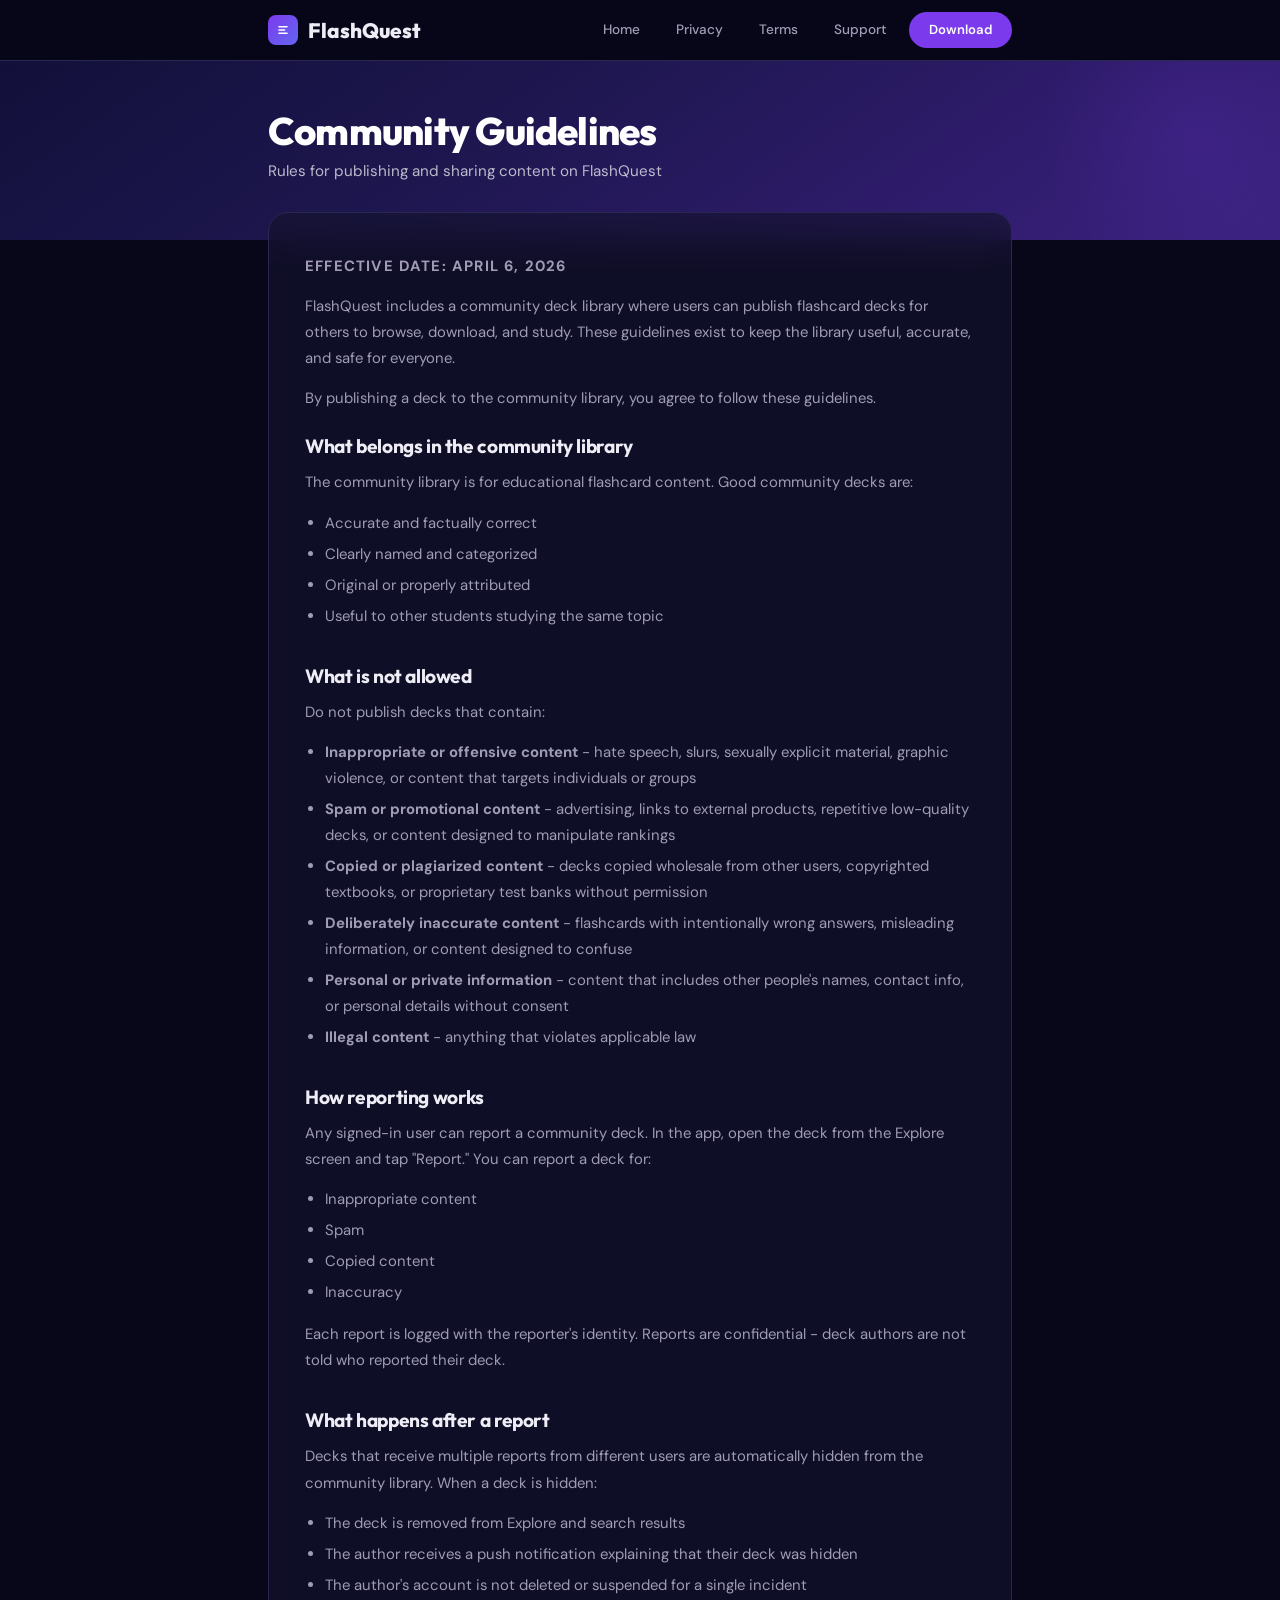
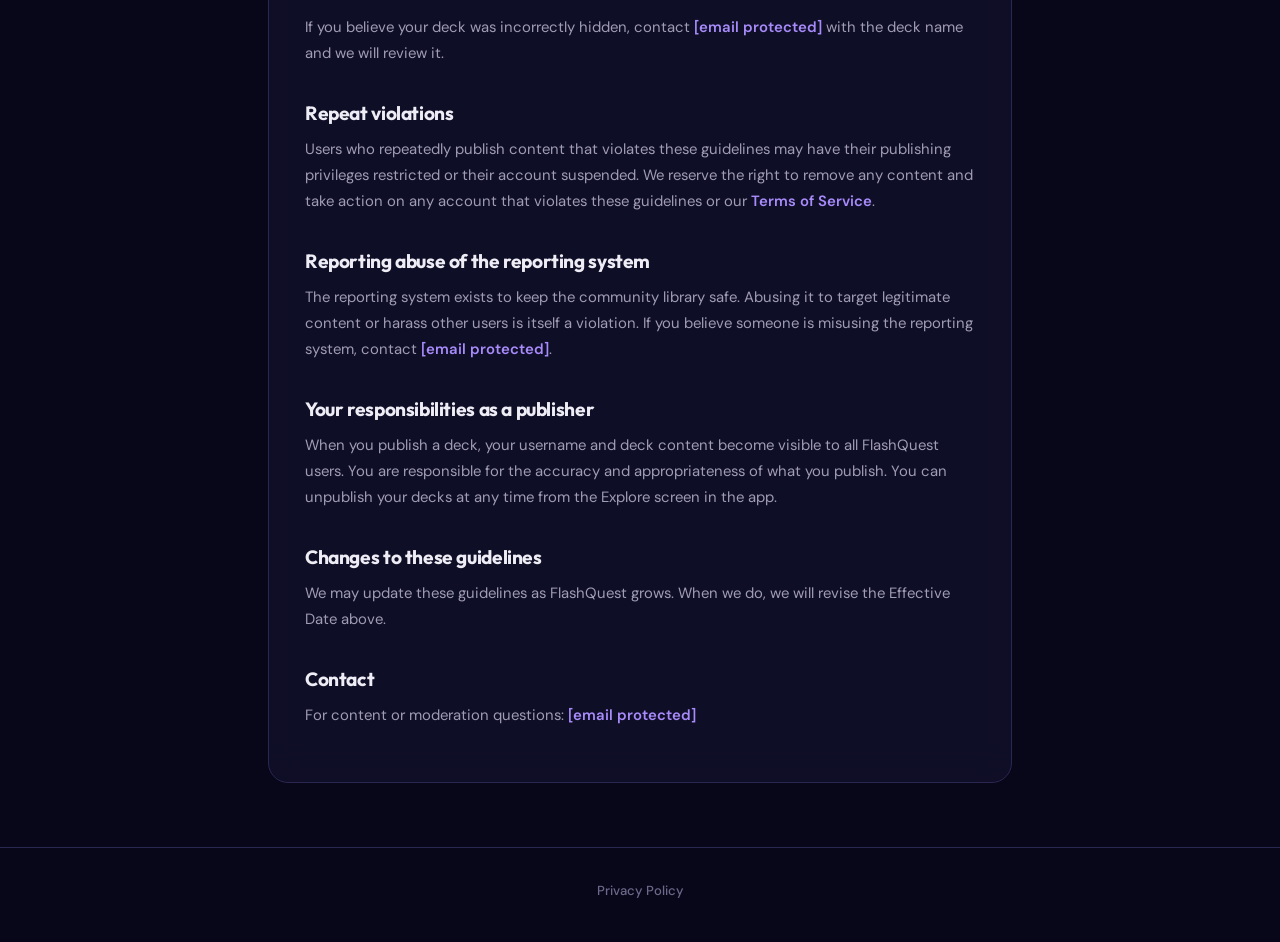
==== community.html @ 256bb27d "fix invisible content + restore CNAME" ====
<!DOCTYPE html>
<html lang="en">
<head>
<meta charset="UTF-8">
<meta name="viewport" content="width=device-width, initial-scale=1.0">
<title>Community Guidelines - FlashQuest</title>
<meta name="description" content="FlashQuest Community Guidelines - rules for publishing and sharing content in the community deck library.">
<meta name="theme-color" content="#08071A">
<link rel="preconnect" href="https://fonts.googleapis.com">
<link rel="preconnect" href="https://fonts.gstatic.com" crossorigin>
<link href="https://fonts.googleapis.com/css2?family=Outfit:wght@400;500;600;700;800&family=DM+Sans:opsz,wght@9..40,400;9..40,500;9..40,600&display=swap" rel="stylesheet">
<link rel="stylesheet" href="styles.css">
</head>
<body>
<nav class="nav"><div class="nav-inner">
  <a href="/" class="logo"><div class="logo-mark"><svg viewBox="0 0 20 20" fill="none"><path d="M5 6h10M5 10h7M5 14h10" stroke="#fff" stroke-width="2" stroke-linecap="round"/></svg></div>FlashQuest</a>
  <div class="nav-r"><a href="/">Home</a><a href="privacy.html">Privacy</a><a href="terms.html">Terms</a><a href="support.html">Support</a><a href="https://apps.apple.com/app/id6760952587" class="nav-dl">Download</a></div>
</div></nav>

<div class="page-head"><div class="wrap">
  <h1>Community Guidelines</h1>
  <p>Rules for publishing and sharing content on FlashQuest</p>
</div></div>

<main><div class="wrap"><div class="content-card legal">
<p class="effective-date">Effective Date: April 6, 2026</p>

<p>FlashQuest includes a community deck library where users can publish flashcard decks for others to browse, download, and study. These guidelines exist to keep the library useful, accurate, and safe for everyone.</p>
<p>By publishing a deck to the community library, you agree to follow these guidelines.</p>

<h2>What belongs in the community library</h2>
<p>The community library is for educational flashcard content. Good community decks are:</p>
<ul>
  <li>Accurate and factually correct</li>
  <li>Clearly named and categorized</li>
  <li>Original or properly attributed</li>
  <li>Useful to other students studying the same topic</li>
</ul>

<h2>What is not allowed</h2>
<p>Do not publish decks that contain:</p>
<ul>
  <li><strong>Inappropriate or offensive content</strong> - hate speech, slurs, sexually explicit material, graphic violence, or content that targets individuals or groups</li>
  <li><strong>Spam or promotional content</strong> - advertising, links to external products, repetitive low-quality decks, or content designed to manipulate rankings</li>
  <li><strong>Copied or plagiarized content</strong> - decks copied wholesale from other users, copyrighted textbooks, or proprietary test banks without permission</li>
  <li><strong>Deliberately inaccurate content</strong> - flashcards with intentionally wrong answers, misleading information, or content designed to confuse</li>
  <li><strong>Personal or private information</strong> - content that includes other people's names, contact info, or personal details without consent</li>
  <li><strong>Illegal content</strong> - anything that violates applicable law</li>
</ul>

<h2>How reporting works</h2>
<p>Any signed-in user can report a community deck. In the app, open the deck from the Explore screen and tap "Report." You can report a deck for:</p>
<ul>
  <li>Inappropriate content</li>
  <li>Spam</li>
  <li>Copied content</li>
  <li>Inaccuracy</li>
</ul>
<p>Each report is logged with the reporter's identity. Reports are confidential - deck authors are not told who reported their deck.</p>

<h2>What happens after a report</h2>
<p>Decks that receive multiple reports from different users are automatically hidden from the community library. When a deck is hidden:</p>
<ul>
  <li>The deck is removed from Explore and search results</li>
  <li>The author receives a push notification explaining that their deck was hidden</li>
  <li>The author's account is not deleted or suspended for a single incident</li>
</ul>
<p>If you believe your deck was incorrectly hidden, contact <a href="/cdn-cgi/l/email-protection#2a595f5a5a45585e6a4c464b59425b5f4f595e04444f5e"><span class="__cf_email__" data-cfemail="65161015150a171125030904160d14100016114b0b0011">[email&#160;protected]</span></a> with the deck name and we will review it.</p>

<h2>Repeat violations</h2>
<p>Users who repeatedly publish content that violates these guidelines may have their publishing privileges restricted or their account suspended. We reserve the right to remove any content and take action on any account that violates these guidelines or our <a href="terms.html">Terms of Service</a>.</p>

<h2>Reporting abuse of the reporting system</h2>
<p>The reporting system exists to keep the community library safe. Abusing it to target legitimate content or harass other users is itself a violation. If you believe someone is misusing the reporting system, contact <a href="/cdn-cgi/l/email-protection#3f4c4a4f4f504d4b7f59535e4c574e4a5a4c4b11515a4b"><span class="__cf_email__" data-cfemail="a1d2d4d1d1ced3d5e1c7cdc0d2c9d0d4c4d2d58fcfc4d5">[email&#160;protected]</span></a>.</p>

<h2>Your responsibilities as a publisher</h2>
<p>When you publish a deck, your username and deck content become visible to all FlashQuest users. You are responsible for the accuracy and appropriateness of what you publish. You can unpublish your decks at any time from the Explore screen in the app.</p>

<h2>Changes to these guidelines</h2>
<p>We may update these guidelines as FlashQuest grows. When we do, we will revise the Effective Date above.</p>

<h2>Contact</h2>
<p>For content or moderation questions: <a href="/cdn-cgi/l/email-protection#8ffcfaffffe0fdfbcfe9e3eefce7fefaeafcfba1e1eafb"><span class="__cf_email__" data-cfemail="a5d6d0d5d5cad7d1e5c3c9c4d6cdd4d0c0d6d18bcbc0d1">[email&#160;protected]</span></a></p>
</div></div></main>

<footer class="footer"><div class="wrap">
  <div class="footer-links"><a href="privacy.html">Privacy Policy</a><a href="terms.html
---- styles.css ----
/* FlashQuest Site — Shared Design System */
*,*::before,*::after{margin:0;padding:0;box-sizing:border-box}
html{scroll-behavior:smooth}
body{
  font-family:'DM Sans',-apple-system,BlinkMacSystemFont,sans-serif;
  background:#08071A;color:#EEEDF5;line-height:1.65;
  min-height:100vh;display:flex;flex-direction:column;
  -webkit-font-smoothing:antialiased;
}
h1,h2,h3,h4,h5,h6{font-family:'Outfit',sans-serif;line-height:1.15;letter-spacing:-.02em}
a{color:#A78BFA;text-decoration:none;transition:color .2s}
a:hover{color:#C4B5FD}
img{display:block;max-width:100%}
.wrap{max-width:800px;margin:0 auto;padding:0 28px}

/* ── Nav ── */
.nav{position:sticky;top:0;z-index:100;background:rgba(8,7,26,.92);backdrop-filter:blur(24px);-webkit-backdrop-filter:blur(24px);border-bottom:1px solid #2A2850}
.nav-inner{max-width:800px;margin:0 auto;padding:0 28px;display:flex;align-items:center;justify-content:space-between;height:60px}
.logo{font-family:'Outfit',sans-serif;font-weight:800;font-size:1.3rem;color:#EEEDF5;display:flex;align-items:center;gap:10px}
.logo-mark{width:30px;height:30px;border-radius:8px;background:linear-gradient(135deg,#7C3AED,#6366F1);display:grid;place-items:center}
.logo-mark svg{width:16px;height:16px}
.nav-r{display:flex;align-items:center;gap:8px}
.nav-r a{color:#A09CB5;font-size:.85rem;font-weight:500;padding:7px 14px;border-radius:8px;transition:all .2s}
.nav-r a:hover,.nav-r a.active{color:#EEEDF5;background:rgba(255,255,255,.06)}
.nav-dl{background:#7C3AED!important;color:#fff!important;border-radius:100px!important;padding:7px 20px!important;font-weight:600!important;font-size:.82rem!important}
.nav-dl:hover{transform:translateY(-1px);box-shadow:0 4px 16px #7C3AED50}

/* ── Page Header ── */
.page-head{background:linear-gradient(145deg,#12103A 0%,#1E1750 40%,#2D1B69 70%,#3B2280 100%);padding:48px 0 56px;position:relative;overflow:hidden}
.page-head::before{content:'';position:absolute;top:-80px;right:-60px;width:300px;height:300px;background:radial-gradient(circle,#7C3AED20,transparent 70%);pointer-events:none}
.page-head h1{font-size:clamp(1.8rem,4vw,2.4rem);font-weight:800;color:#fff;margin-bottom:6px}
.page-head p{color:rgba(255,255,255,.7);font-size:.95rem;font-weight:400}

/* ── Main Content ── */
main{flex:1;padding:0 0 64px}
.content-card{
  background:rgba(20,19,46,.65);border:1px solid #2A2850;
  border-radius:20px;padding:40px 36px;margin-top:-28px;
  position:relative;backdrop-filter:blur(16px);-webkit-backdrop-filter:blur(16px);
}

/* ── Legal Pages ── */
.legal h2{font-size:1.2rem;font-weight:700;color:#EEEDF5;margin-top:36px;margin-bottom:12px}
.legal h2:first-of-type{margin-top:24px}
.legal h3{font-size:1rem;font-weight:600;color:#A09CB5;margin-top:24px;margin-bottom:8px}
.legal p{color:#A09CB5;font-size:.93rem;line-height:1.75;margin-bottom:14px}
.legal ul{margin:0 0 16px 20px;color:#A09CB5;font-size:.93rem;line-height:1.75}
.legal li{margin-bottom:5px}
.legal a{color:#A78BFA;font-weight:600}
.legal a:hover{color:#C4B5FD}
.effective-date{font-size:.75rem;font-weight:700;color:#6B6889;text-transform:uppercase;letter-spacing:.08em;margin-bottom:20px}

/* ── Support Page ── */
.support-block{margin-bottom:32px}
.support-block:last-child{margin-bottom:0}
.support-block h2{font-size:1.15rem;font-weight:700;color:#EEEDF5;margin-bottom:10px}
.support-block p{color:#A09CB5;font-size:.93rem;line-height:1.7;margin-bottom:12px}
.support-block ul{margin:0 0 8px 20px;color:#A09CB5;font-size:.93rem;line-height:1.75}
.support-block li{margin-bottom:4px}
.email-pill{
  display:inline-flex;align-items:center;gap:8px;
  padding:10px 20px;border-radius:12px;
  background:#7C3AED14;border:1px solid #7C3AED30;
  color:#A78BFA;font-weight:600;font-size:.9rem;
  transition:all .25s;
}
.email-pill:hover{background:#7C3AED20;border-color:#7C3AED50;color:#C4B5FD;transform:translateY(-1px)}

/* ── Footer ── */
.footer{border-top:1px solid #2A2850;padding:32px 0 28px;text-align:center;margin-top:auto}
.footer-links{display:flex;gap:28px;justify-content:center;flex-wrap:wrap;margin-bottom:12px}
.footer-links a{color:#6B6889;font-size:.82rem;font-weight:500;transition:color .2s}
.footer-links a:hover{color:#A09CB5}
.footer-copy{color:#6B6889;font-size:.76rem}

/* ── Responsive ── */
@media(max-width:640px){
  .nav-r a:not(.nav-dl){display:none}
  .content-card{padding:28px 22px;margin-top:-20px;border-radius:16px}
  .page-head{padding:36px 0 44px}
  .page-head h1{font-size:1.6rem}
}
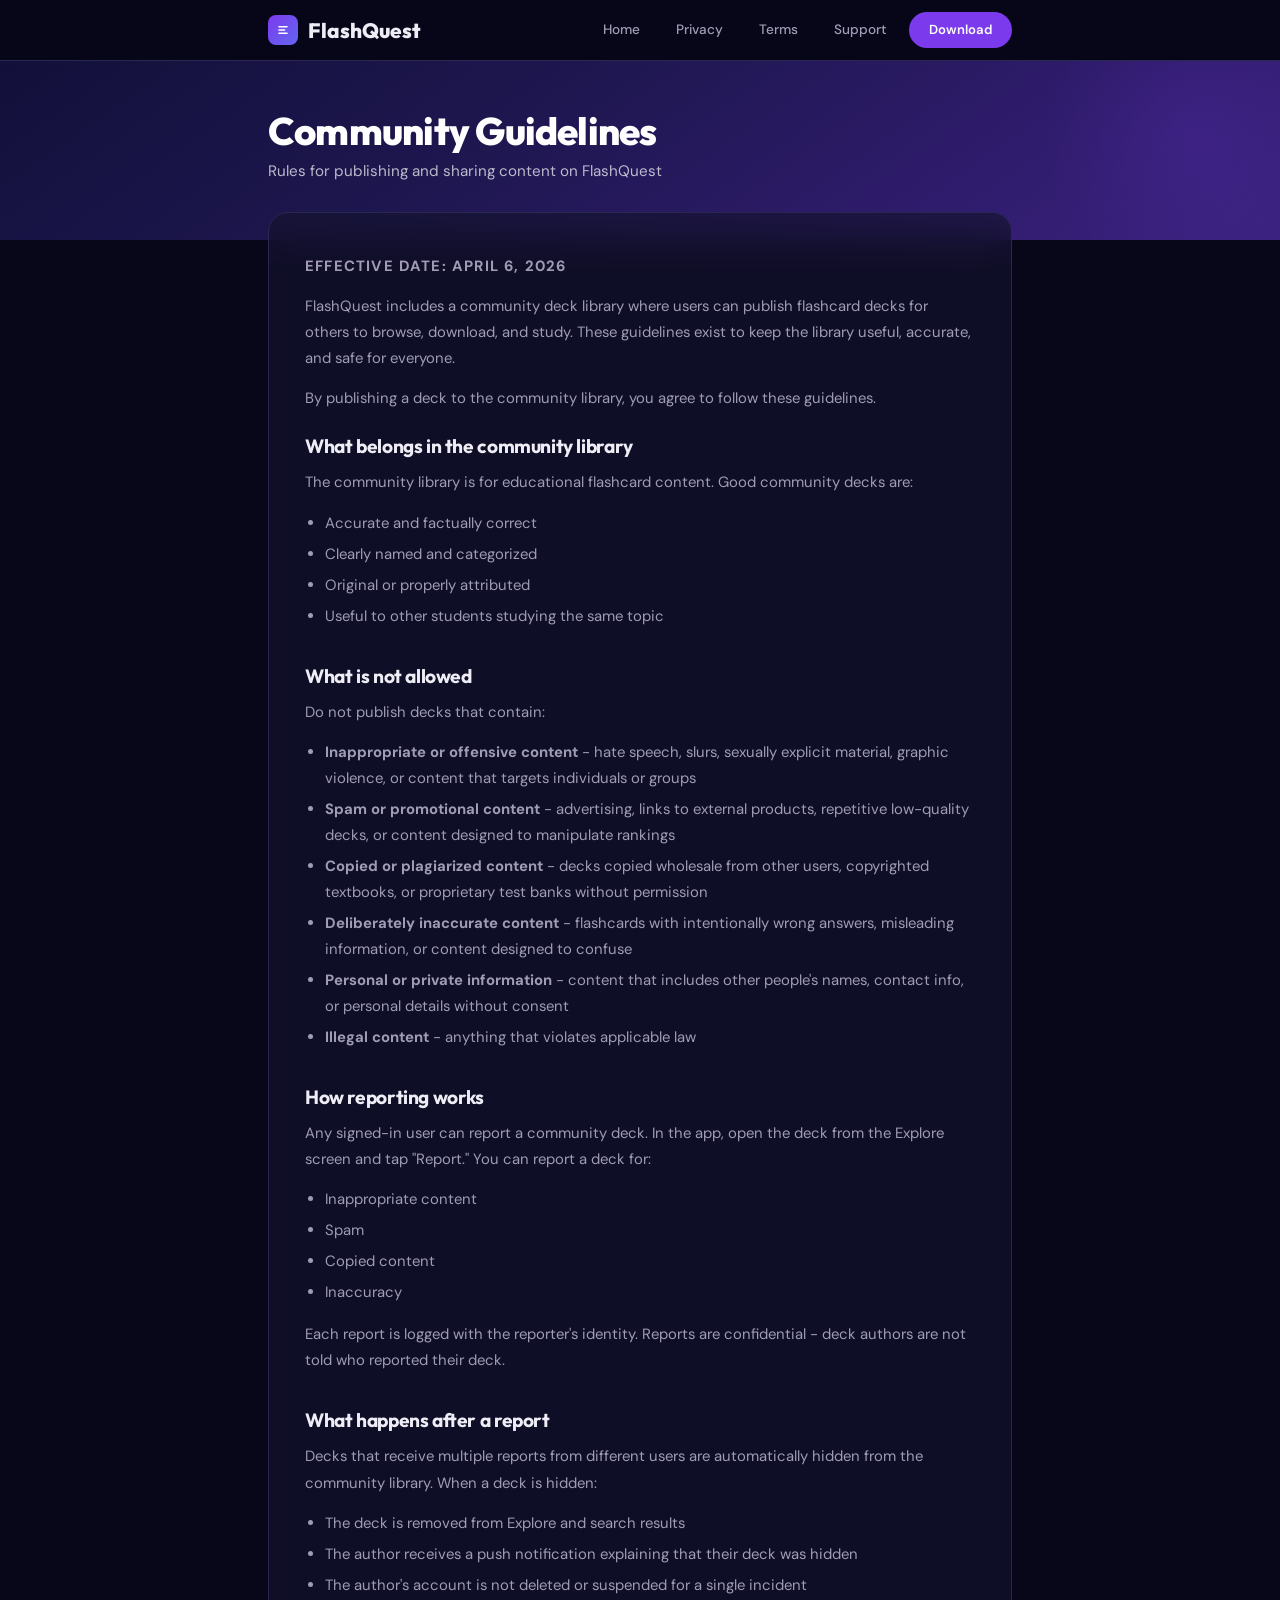
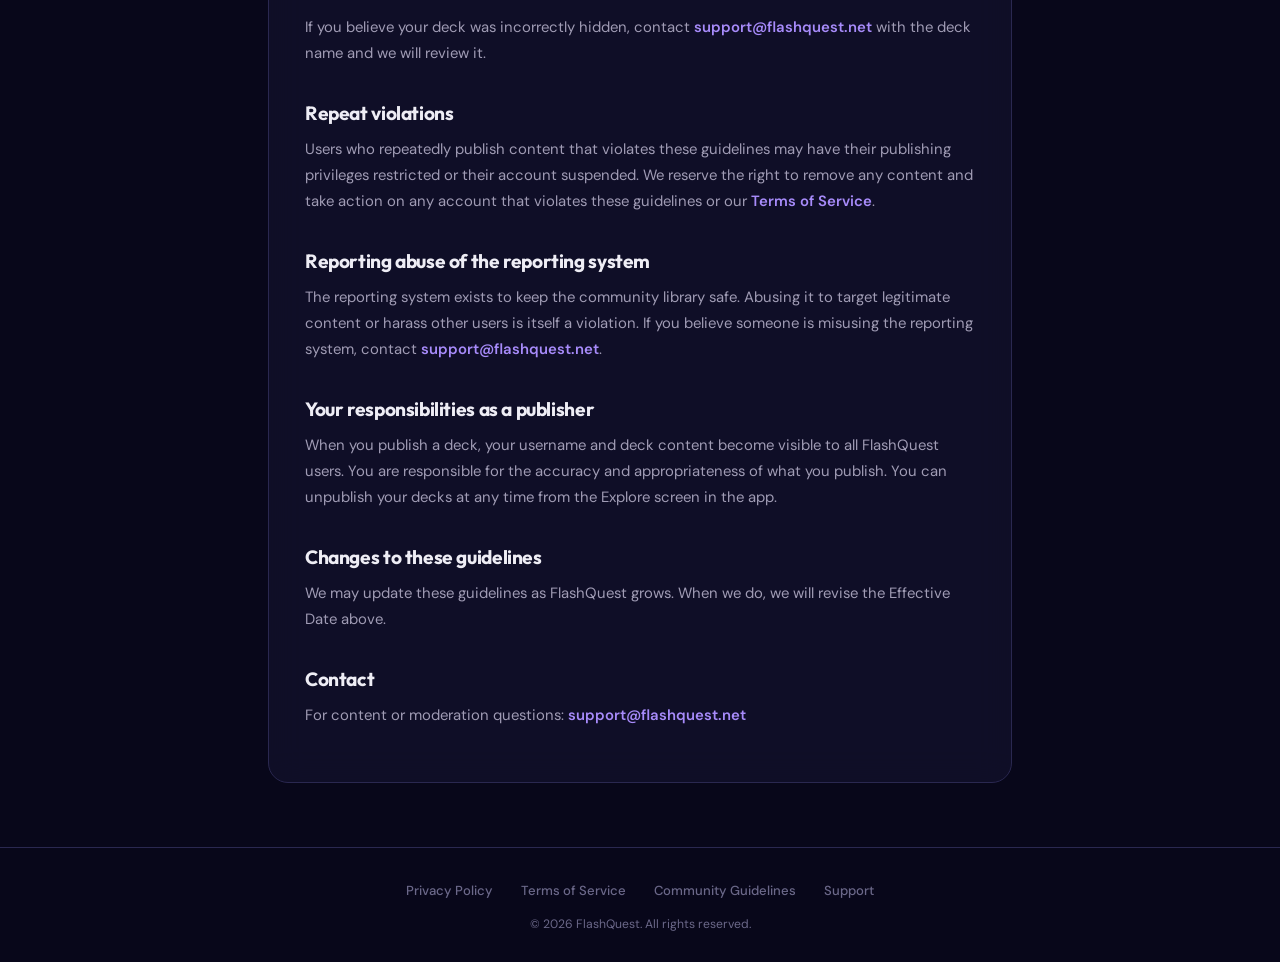
==== commit 21e590ec: "clean rebuild - fix emails and invisible content" ====
--- a/community.html
+++ b/community.html
@@ -65,13 +65,13 @@
   <li>The author receives a push notification explaining that their deck was hidden</li>
   <li>The author's account is not deleted or suspended for a single incident</li>
 </ul>
-<p>If you believe your deck was incorrectly hidden, contact <a href="/cdn-cgi/l/email-protection#2a595f5a5a45585e6a4c464b59425b5f4f595e04444f5e"><span class="__cf_email__" data-cfemail="65161015150a171125030904160d14100016114b0b0011">[email&#160;protected]</span></a> with the deck name and we will review it.</p>
+<p>If you believe your deck was incorrectly hidden, contact <a href="mailto:support&#64;flashquest&#46;net">support&#64;flashquest&#46;net</a> with the deck name and we will review it.</p>
 
 <h2>Repeat violations</h2>
 <p>Users who repeatedly publish content that violates these guidelines may have their publishing privileges restricted or their account suspended. We reserve the right to remove any content and take action on any account that violates these guidelines or our <a href="terms.html">Terms of Service</a>.</p>
 
 <h2>Reporting abuse of the reporting system</h2>
-<p>The reporting system exists to keep the community library safe. Abusing it to target legitimate content or harass other users is itself a violation. If you believe someone is misusing the reporting system, contact <a href="/cdn-cgi/l/email-protection#3f4c4a4f4f504d4b7f59535e4c574e4a5a4c4b11515a4b"><span class="__cf_email__" data-cfemail="a1d2d4d1d1ced3d5e1c7cdc0d2c9d0d4c4d2d58fcfc4d5">[email&#160;protected]</span></a>.</p>
+<p>The reporting system exists to keep the community library safe. Abusing it to target legitimate content or harass other users is itself a violation. If you believe someone is misusing the reporting system, contact <a href="mailto:support&#64;flashquest&#46;net">support&#64;flashquest&#46;net</a>.</p>
 
 <h2>Your responsibilities as a publisher</h2>
 <p>When you publish a deck, your username and deck content become visible to all FlashQuest users. You are responsible for the accuracy and appropriateness of what you publish. You can unpublish your decks at any time from the Explore screen in the app.</p>
@@ -80,8 +80,12 @@
 <p>We may update these guidelines as FlashQuest grows. When we do, we will revise the Effective Date above.</p>
 
 <h2>Contact</h2>
-<p>For content or moderation questions: <a href="/cdn-cgi/l/email-protection#8ffcfaffffe0fdfbcfe9e3eefce7fefaeafcfba1e1eafb"><span class="__cf_email__" data-cfemail="a5d6d0d5d5cad7d1e5c3c9c4d6cdd4d0c0d6d18bcbc0d1">[email&#160;protected]</span></a></p>
+<p>For content or moderation questions: <a href="mailto:support&#64;flashquest&#46;net">support&#64;flashquest&#46;net</a></p>
 </div></div></main>
 
 <footer class="footer"><div class="wrap">
-  <div class="footer-links"><a href="privacy.html">Privacy Policy</a><a href="terms.html+  <div class="footer-links"><a href="privacy.html">Privacy Policy</a><a href="terms.html">Terms of Service</a><a href="community.html">Community Guidelines</a><a href="support.html">Support</a></div>
+  <p class="footer-copy">&copy; 2026 FlashQuest. All rights reserved.</p>
+</div></footer>
+</body>
+</html>
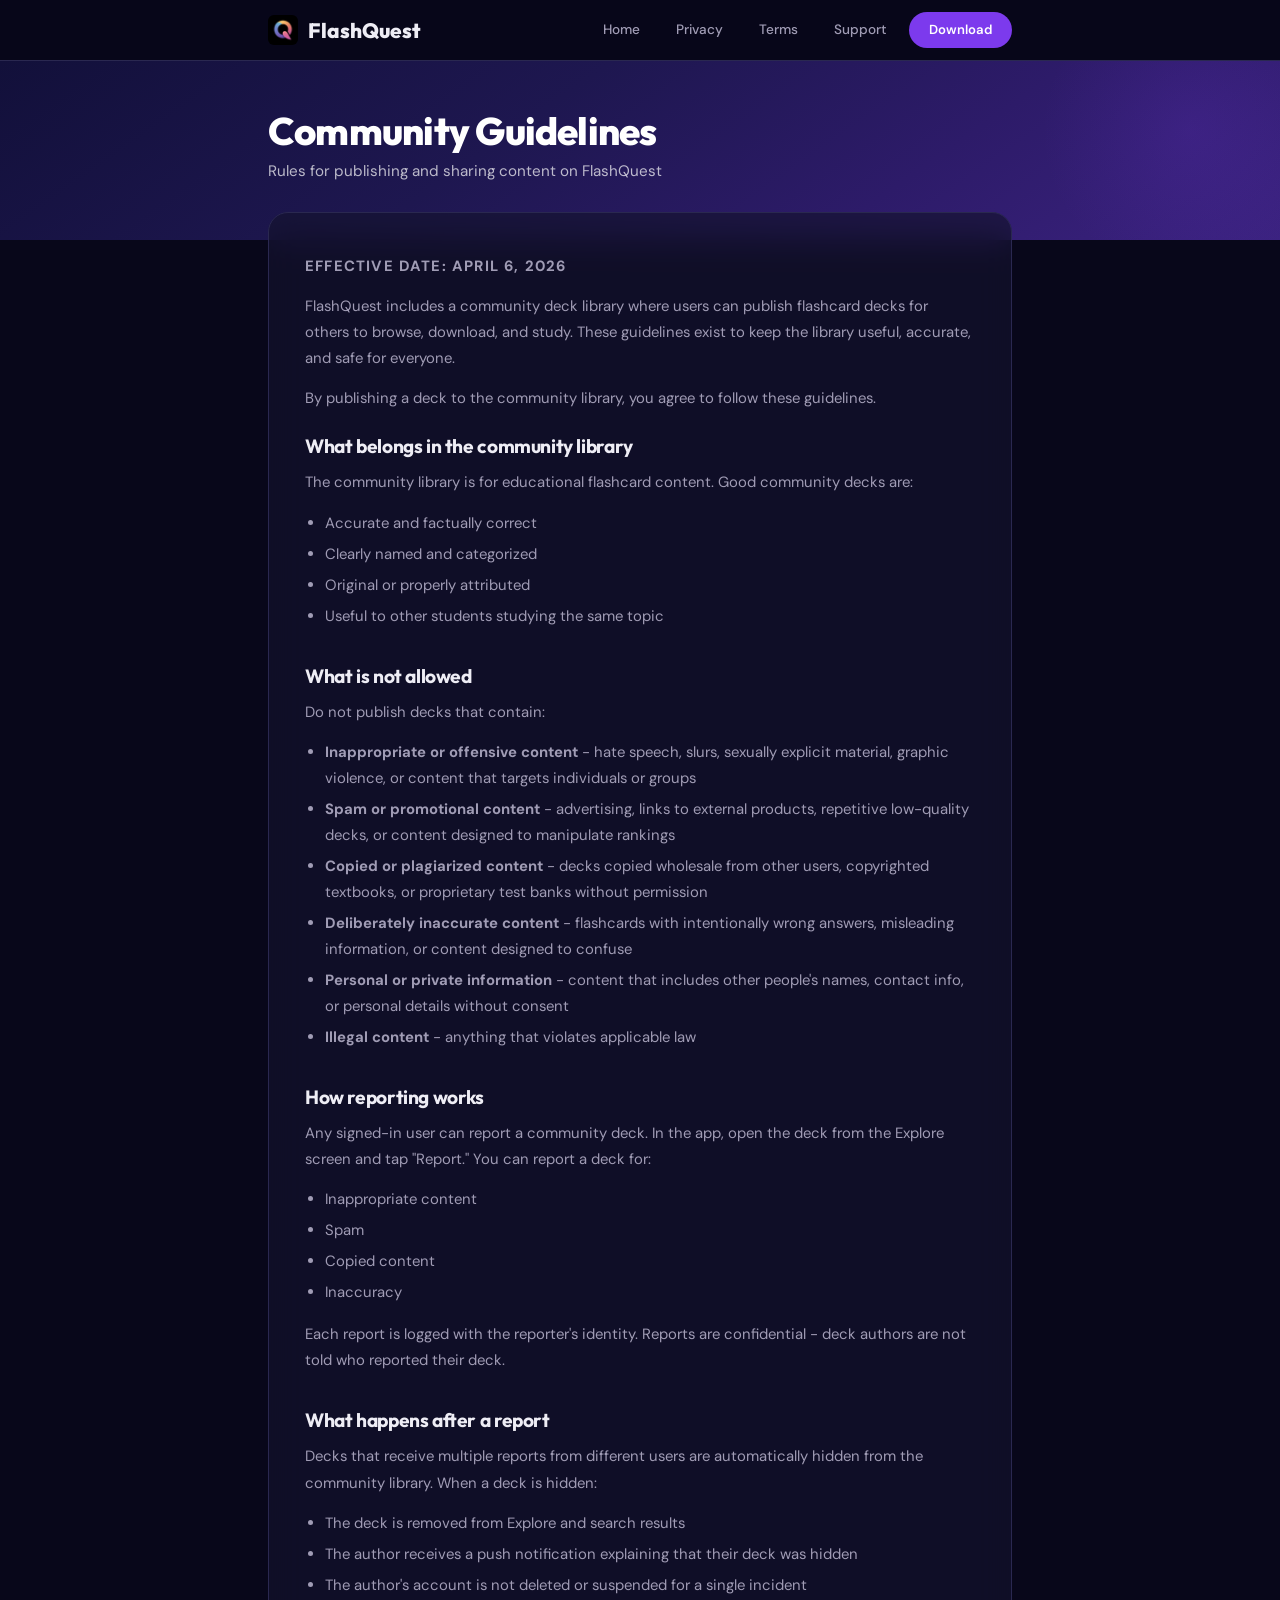
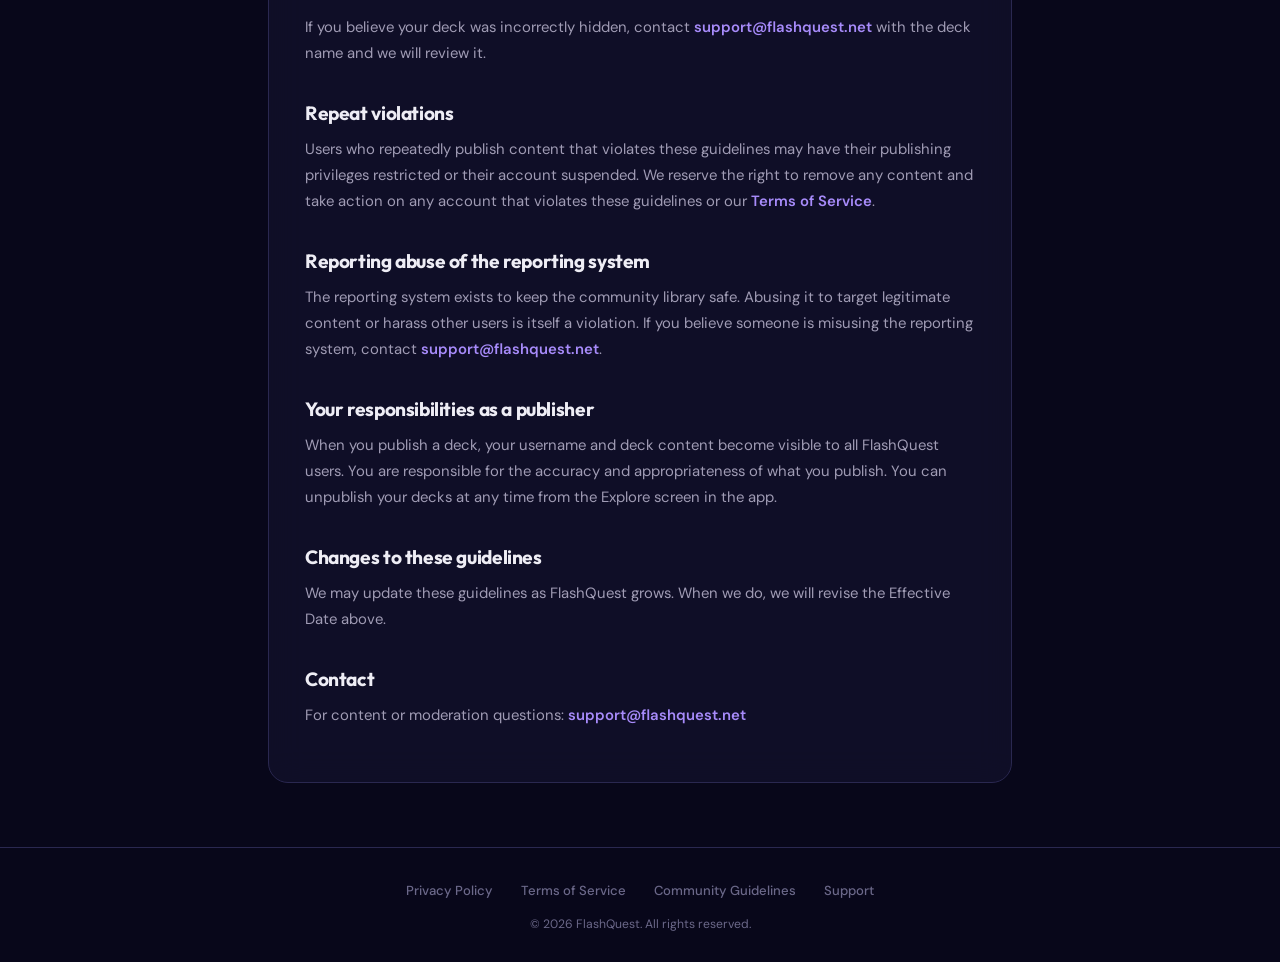
==== commit 749b6ed8: "add real logo + fix emails" ====
--- a/community.html
+++ b/community.html
@@ -13,7 +13,7 @@
 </head>
 <body>
 <nav class="nav"><div class="nav-inner">
-  <a href="/" class="logo"><div class="logo-mark"><svg viewBox="0 0 20 20" fill="none"><path d="M5 6h10M5 10h7M5 14h10" stroke="#fff" stroke-width="2" stroke-linecap="round"/></svg></div>FlashQuest</a>
+  <a href="/" class="logo"><img src="images/logo.png" alt="" width="30" height="30" style="border-radius:6px">FlashQuest</a>
   <div class="nav-r"><a href="/">Home</a><a href="privacy.html">Privacy</a><a href="terms.html">Terms</a><a href="support.html">Support</a><a href="https://apps.apple.com/app/id6760952587" class="nav-dl">Download</a></div>
 </div></nav>
 
@@ -65,13 +65,13 @@
   <li>The author receives a push notification explaining that their deck was hidden</li>
   <li>The author's account is not deleted or suspended for a single incident</li>
 </ul>
-<p>If you believe your deck was incorrectly hidden, contact <a href="mailto:support&#64;flashquest&#46;net">support&#64;flashquest&#46;net</a> with the deck name and we will review it.</p>
+<p>If you believe your deck was incorrectly hidden, contact <a href="#" data-u="support" data-d="flashquest.net"></a> with the deck name and we will review it.</p>
 
 <h2>Repeat violations</h2>
 <p>Users who repeatedly publish content that violates these guidelines may have their publishing privileges restricted or their account suspended. We reserve the right to remove any content and take action on any account that violates these guidelines or our <a href="terms.html">Terms of Service</a>.</p>
 
 <h2>Reporting abuse of the reporting system</h2>
-<p>The reporting system exists to keep the community library safe. Abusing it to target legitimate content or harass other users is itself a violation. If you believe someone is misusing the reporting system, contact <a href="mailto:support&#64;flashquest&#46;net">support&#64;flashquest&#46;net</a>.</p>
+<p>The reporting system exists to keep the community library safe. Abusing it to target legitimate content or harass other users is itself a violation. If you believe someone is misusing the reporting system, contact <a href="#" data-u="support" data-d="flashquest.net"></a>.</p>
 
 <h2>Your responsibilities as a publisher</h2>
 <p>When you publish a deck, your username and deck content become visible to all FlashQuest users. You are responsible for the accuracy and appropriateness of what you publish. You can unpublish your decks at any time from the Explore screen in the app.</p>
@@ -80,12 +80,13 @@
 <p>We may update these guidelines as FlashQuest grows. When we do, we will revise the Effective Date above.</p>
 
 <h2>Contact</h2>
-<p>For content or moderation questions: <a href="mailto:support&#64;flashquest&#46;net">support&#64;flashquest&#46;net</a></p>
+<p>For content or moderation questions: <a href="#" data-u="support" data-d="flashquest.net"></a></p>
 </div></div></main>
 
 <footer class="footer"><div class="wrap">
   <div class="footer-links"><a href="privacy.html">Privacy Policy</a><a href="terms.html">Terms of Service</a><a href="community.html">Community Guidelines</a><a href="support.html">Support</a></div>
   <p class="footer-copy">&copy; 2026 FlashQuest. All rights reserved.</p>
 </div></footer>
+<script>document.querySelectorAll("[data-u]").forEach(function(el){var e=el.getAttribute("data-u")+"@"+el.getAttribute("data-d");el.href="mai"+"lto:"+e;el.textContent=e;});</script>
 </body>
 </html>
--- a/styles.css
+++ b/styles.css
@@ -17,8 +17,7 @@
 .nav{position:sticky;top:0;z-index:100;background:rgba(8,7,26,.92);backdrop-filter:blur(24px);-webkit-backdrop-filter:blur(24px);border-bottom:1px solid #2A2850}
 .nav-inner{max-width:800px;margin:0 auto;padding:0 28px;display:flex;align-items:center;justify-content:space-between;height:60px}
 .logo{font-family:'Outfit',sans-serif;font-weight:800;font-size:1.3rem;color:#EEEDF5;display:flex;align-items:center;gap:10px}
-.logo-mark{width:30px;height:30px;border-radius:8px;background:linear-gradient(135deg,#7C3AED,#6366F1);display:grid;place-items:center}
-.logo-mark svg{width:16px;height:16px}
+.logo img{width:30px;height:30px;border-radius:6px}
 .nav-r{display:flex;align-items:center;gap:8px}
 .nav-r a{color:#A09CB5;font-size:.85rem;font-weight:500;padding:7px 14px;border-radius:8px;transition:all .2s}
 .nav-r a:hover,.nav-r a.active{color:#EEEDF5;background:rgba(255,255,255,.06)}
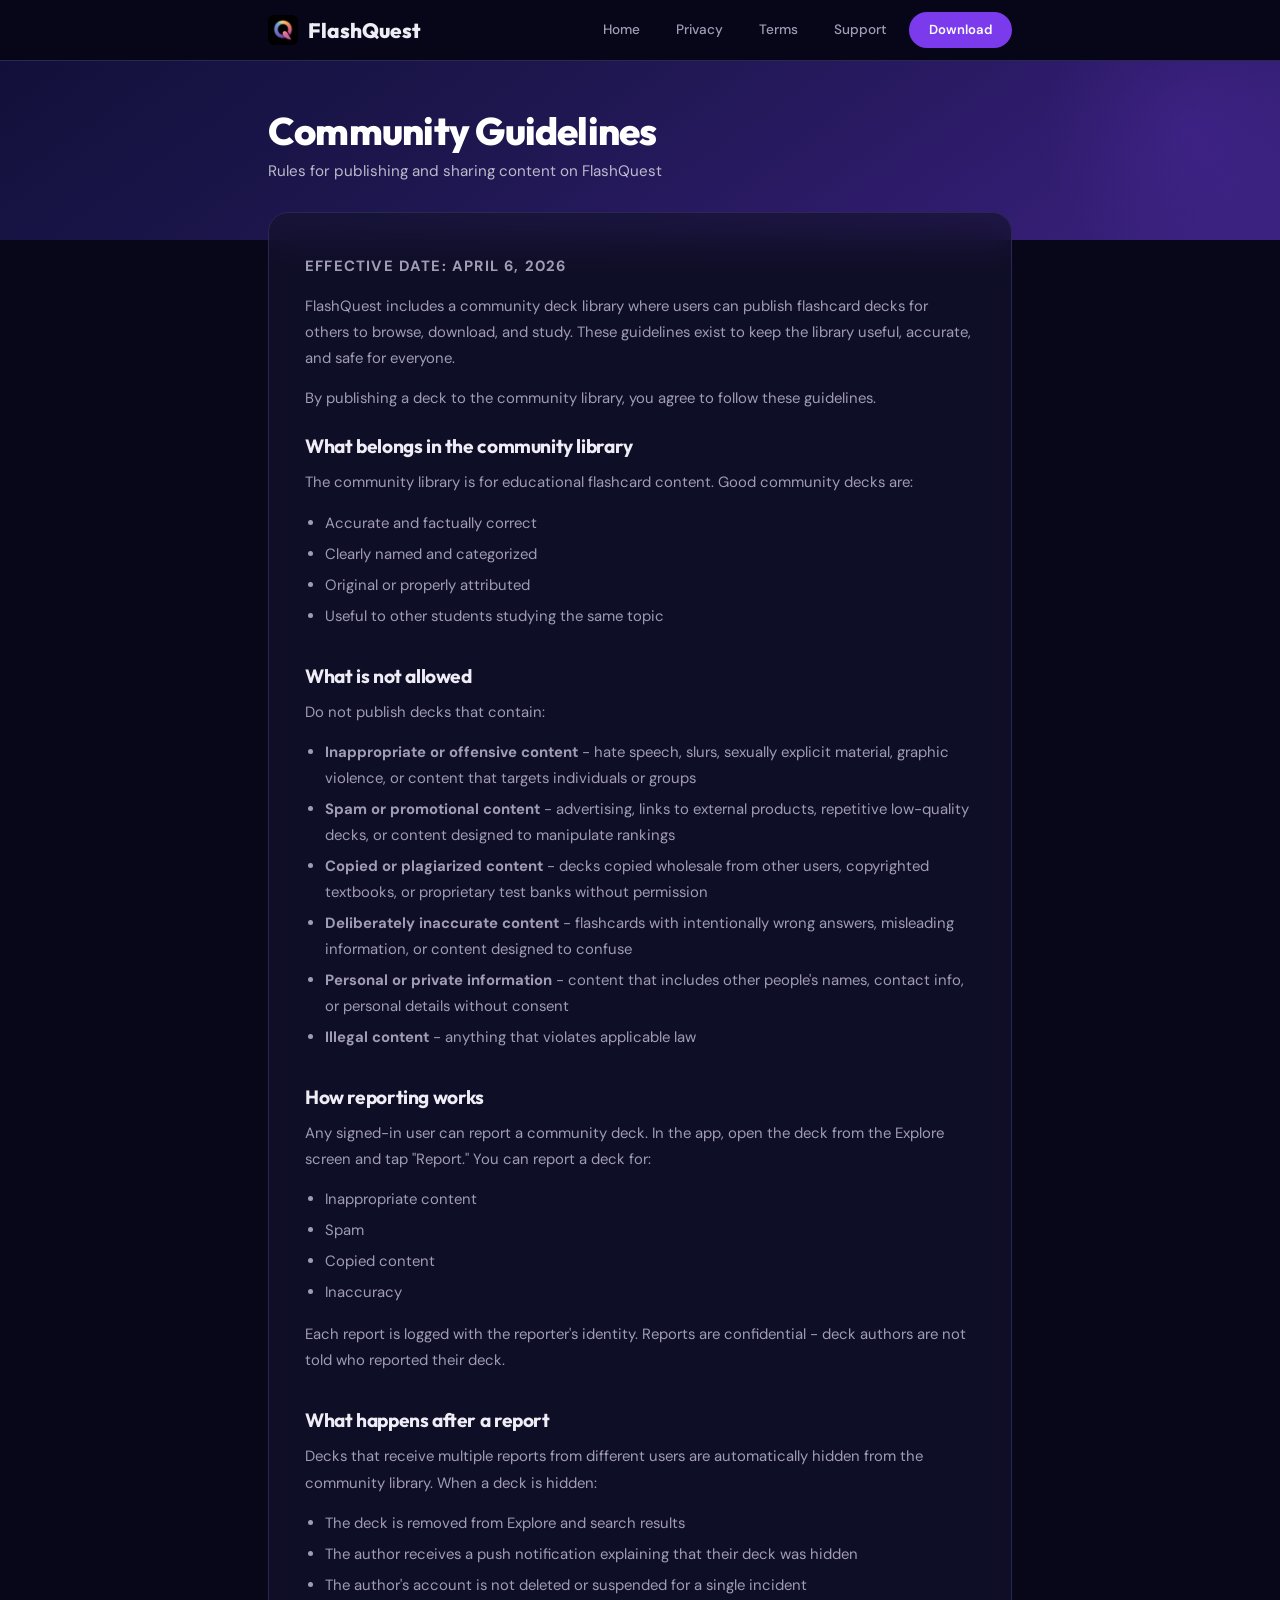
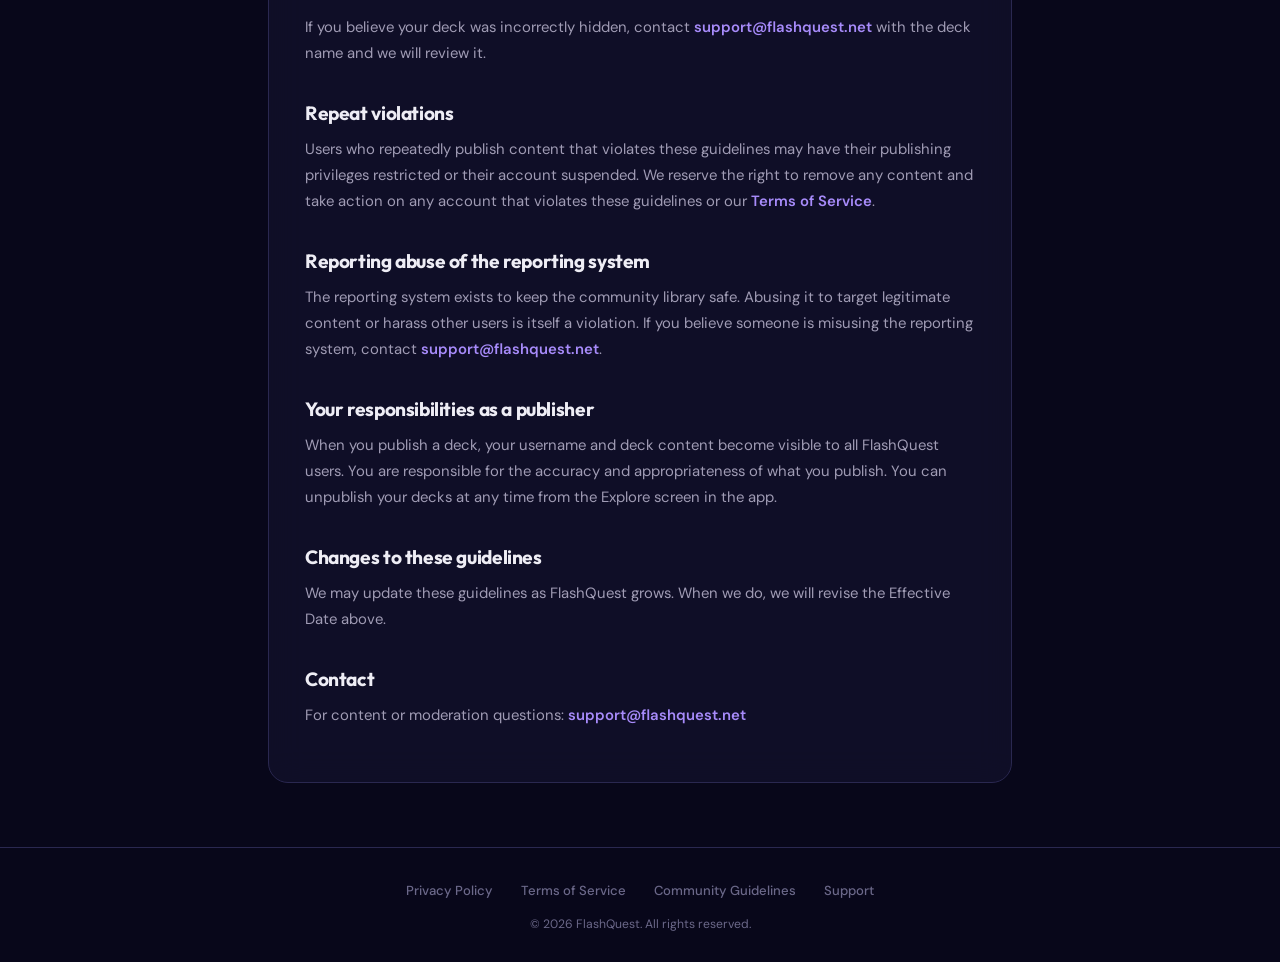
==== commit 04fc52f9: "add favicon" ====
--- a/community.html
+++ b/community.html
@@ -10,6 +10,8 @@
 <link rel="preconnect" href="https://fonts.gstatic.com" crossorigin>
 <link href="https://fonts.googleapis.com/css2?family=Outfit:wght@400;500;600;700;800&family=DM+Sans:opsz,wght@9..40,400;9..40,500;9..40,600&display=swap" rel="stylesheet">
 <link rel="stylesheet" href="styles.css">
+<link rel="icon" href="/favicon.ico">
+<link rel="apple-touch-icon" href="/apple-touch-icon.png">
 </head>
 <body>
 <nav class="nav"><div class="nav-inner">
@@ -22,6 +24,7 @@
   <p>Rules for publishing and sharing content on FlashQuest</p>
 </div></div>
 
+<!--email_off-->
 <main><div class="wrap"><div class="content-card legal">
 <p class="effective-date">Effective Date: April 6, 2026</p>
 
@@ -65,13 +68,13 @@
   <li>The author receives a push notification explaining that their deck was hidden</li>
   <li>The author's account is not deleted or suspended for a single incident</li>
 </ul>
-<p>If you believe your deck was incorrectly hidden, contact <a href="#" data-u="support" data-d="flashquest.net"></a> with the deck name and we will review it.</p>
+<p>If you believe your deck was incorrectly hidden, contact <a href="mailto:support@flashquest.net">support@flashquest.net</a> with the deck name and we will review it.</p>
 
 <h2>Repeat violations</h2>
 <p>Users who repeatedly publish content that violates these guidelines may have their publishing privileges restricted or their account suspended. We reserve the right to remove any content and take action on any account that violates these guidelines or our <a href="terms.html">Terms of Service</a>.</p>
 
 <h2>Reporting abuse of the reporting system</h2>
-<p>The reporting system exists to keep the community library safe. Abusing it to target legitimate content or harass other users is itself a violation. If you believe someone is misusing the reporting system, contact <a href="#" data-u="support" data-d="flashquest.net"></a>.</p>
+<p>The reporting system exists to keep the community library safe. Abusing it to target legitimate content or harass other users is itself a violation. If you believe someone is misusing the reporting system, contact <a href="mailto:support@flashquest.net">support@flashquest.net</a>.</p>
 
 <h2>Your responsibilities as a publisher</h2>
 <p>When you publish a deck, your username and deck content become visible to all FlashQuest users. You are responsible for the accuracy and appropriateness of what you publish. You can unpublish your decks at any time from the Explore screen in the app.</p>
@@ -80,13 +83,13 @@
 <p>We may update these guidelines as FlashQuest grows. When we do, we will revise the Effective Date above.</p>
 
 <h2>Contact</h2>
-<p>For content or moderation questions: <a href="#" data-u="support" data-d="flashquest.net"></a></p>
+<p>For content or moderation questions: <a href="mailto:support@flashquest.net">support@flashquest.net</a></p>
 </div></div></main>
+<!--email_on-->
 
 <footer class="footer"><div class="wrap">
   <div class="footer-links"><a href="privacy.html">Privacy Policy</a><a href="terms.html">Terms of Service</a><a href="community.html">Community Guidelines</a><a href="support.html">Support</a></div>
   <p class="footer-copy">&copy; 2026 FlashQuest. All rights reserved.</p>
 </div></footer>
-<script>document.querySelectorAll("[data-u]").forEach(function(el){var e=el.getAttribute("data-u")+"@"+el.getAttribute("data-d");el.href="mai"+"lto:"+e;el.textContent=e;});</script>
 </body>
 </html>
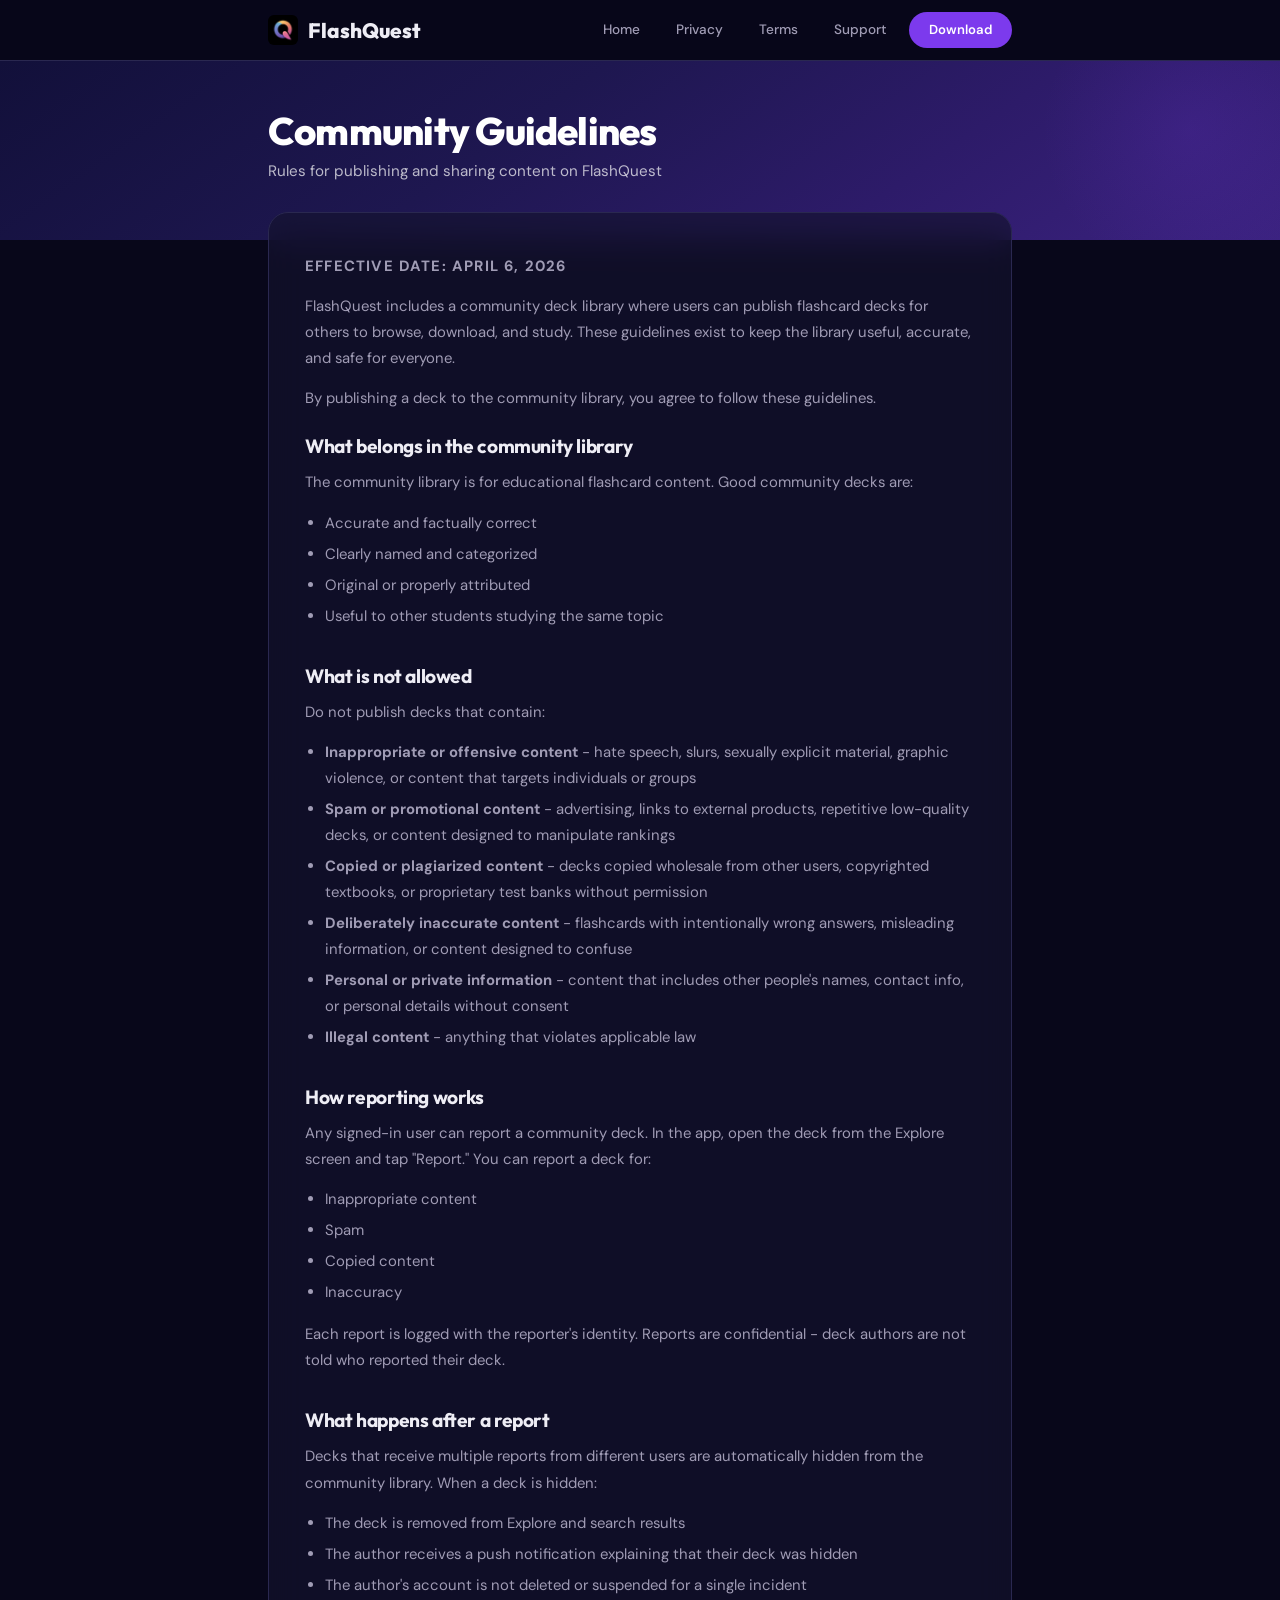
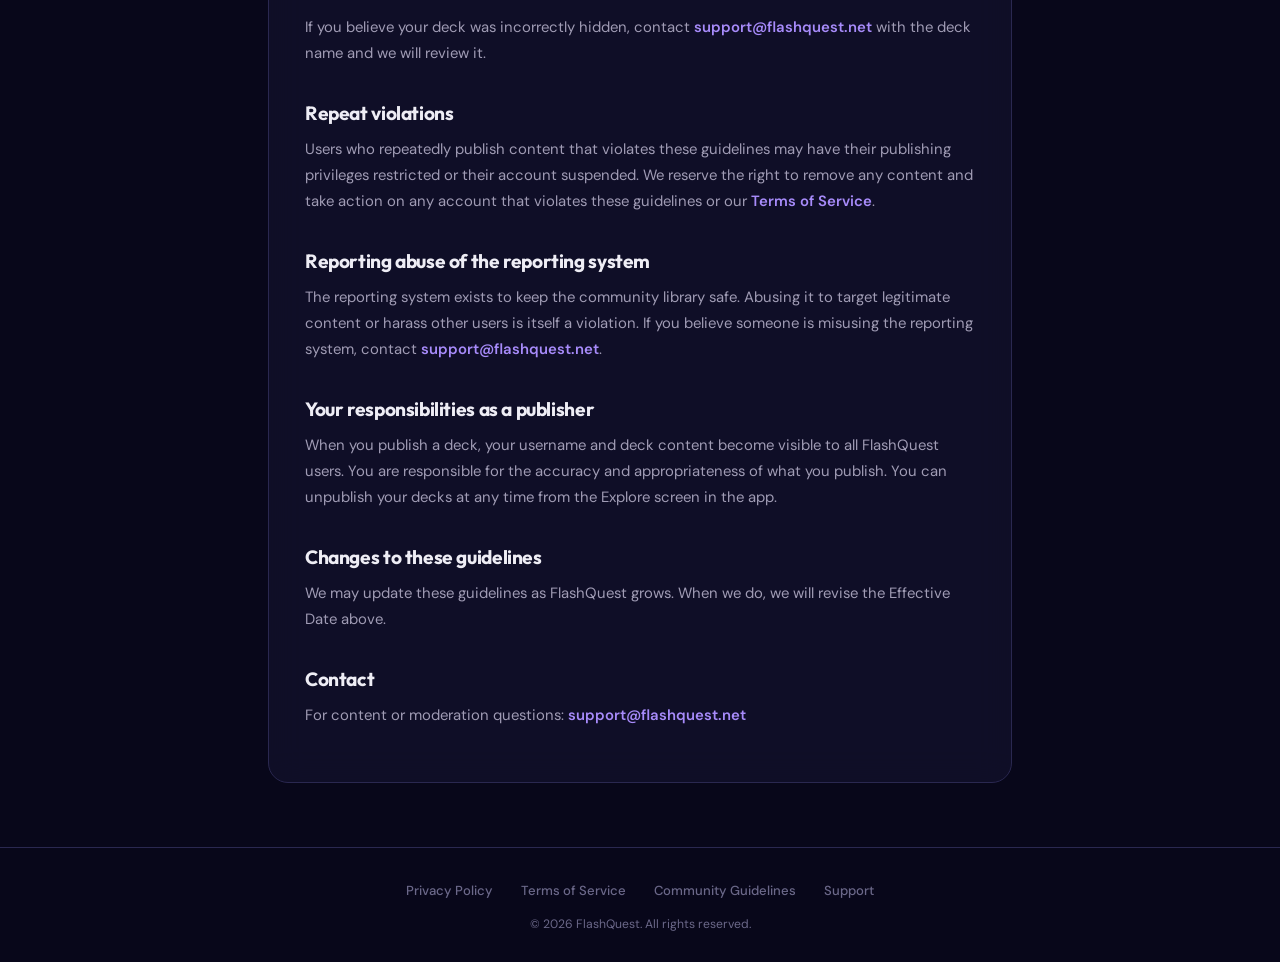
==== commit b69721a5: "fix favicon format" ====
--- a/community.html
+++ b/community.html
@@ -10,8 +10,17 @@
 <link rel="preconnect" href="https://fonts.gstatic.com" crossorigin>
 <link href="https://fonts.googleapis.com/css2?family=Outfit:wght@400;500;600;700;800&family=DM+Sans:opsz,wght@9..40,400;9..40,500;9..40,600&display=swap" rel="stylesheet">
 <link rel="stylesheet" href="styles.css">
-<link rel="icon" href="/favicon.ico">
+<link rel="icon" type="image/png" href="/favicon.png">
 <link rel="apple-touch-icon" href="/apple-touch-icon.png">
+<meta property="og:title" content="FlashQuest — Community Guidelines">
+<meta property="og:description" content="Community guidelines for FlashQuest's shared decks and multiplayer features.">
+<meta property="og:url" content="https://flashquest.net/community.html">
+<meta property="og:type" content="website">
+<meta property="og:image" content="https://flashquest.net/images/og-image.png">
+<meta name="twitter:card" content="summary_large_image">
+<meta name="twitter:title" content="FlashQuest — Community Guidelines">
+<meta name="twitter:description" content="Community guidelines for FlashQuest's shared decks and multiplayer features.">
+<meta name="twitter:image" content="https://flashquest.net/images/og-image.png">
 </head>
 <body>
 <nav class="nav"><div class="nav-inner">
